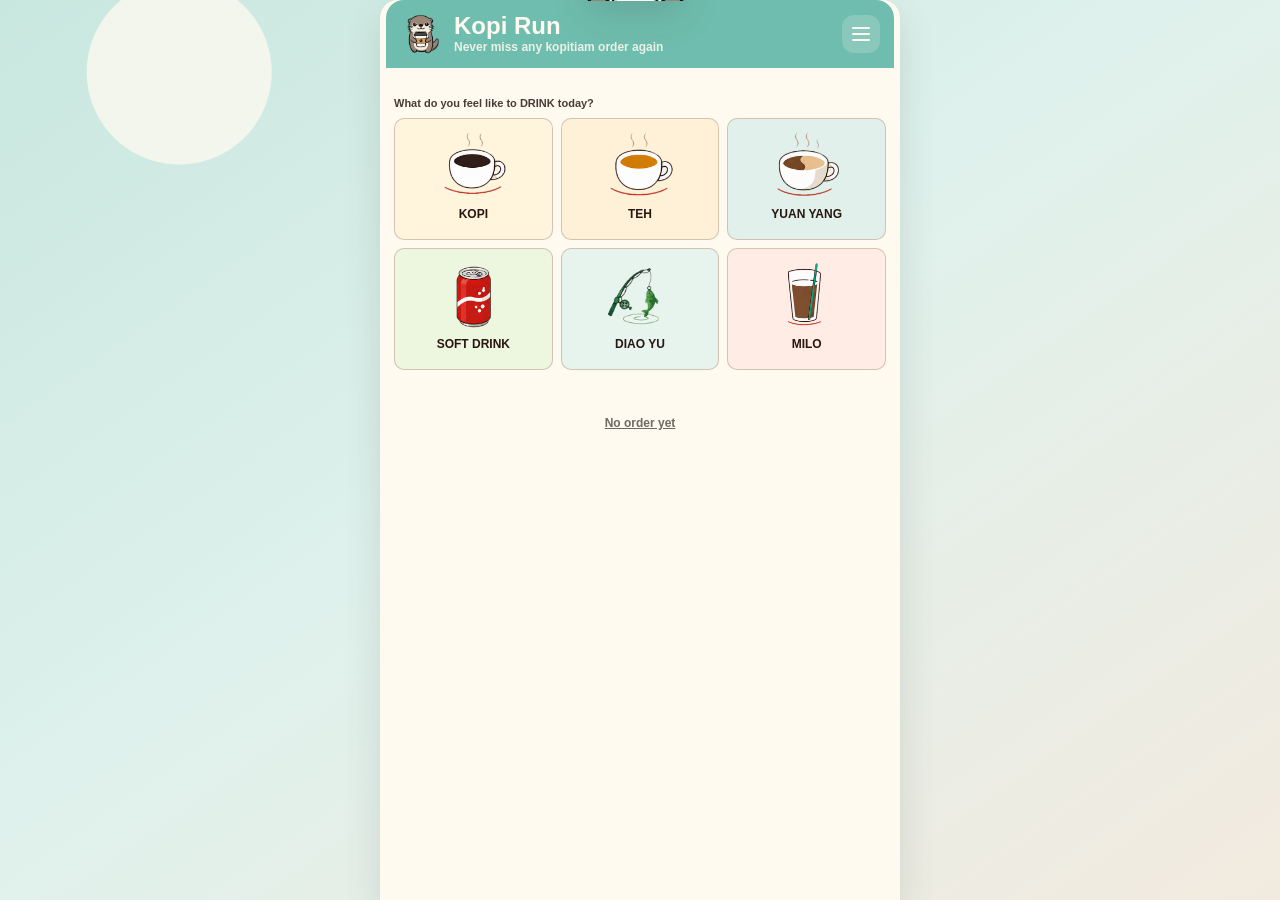
==== kopirun/index.html @ 62fde661 "add kopirun app" ====
<!DOCTYPE html>
<html lang="en">
<head>
<meta charset="UTF-8">
<meta name="viewport" content="width=device-width, initial-scale=1.0">
<title>Kopi Run</title>
<style>
:root {
--ink: #111111;
--muted: #707070;
--page: #faf7f2;
--surface: #ffffff;
--panel: #ffffff;
--line: #ebe3d8;
--line-strong: #d9cec0;
--grab: #00b14f;
--grab-dark: #009944;
--grab-soft: #e8f8ef;
--coffee: #7a4a2b;
--coffee-soft: #f7eadb;
--amber: #c78121;
--amber-soft: #fff2d8;
--cream: #d7b77a;
--cream-soft: #fff8e8;
--caramel: #b8682a;
--caramel-soft: #fff0df;
--ice: #2386b8;
--ice-soft: #e7f7ff;
--teal: #00545a;
--danger: #d6453d;
--disabled: #d8f1e3;
--shadow: 0 12px 28px rgba(0, 0, 0, .08);
}
* { box-sizing: border-box; }
body {
margin: 0;
min-height: 100vh;
font-family: Arial, Helvetica, sans-serif;
color: var(--ink);
background:
radial-gradient(circle at 18px 18px, rgba(122, 74, 43, .055) 0 2px, transparent 3px 100%),
radial-gradient(circle at 84% 12%, transparent 0 24px, rgba(122, 74, 43, .08) 25px 27px, transparent 28px),
var(--page);
background-size: 74px 74px, 100% 100%, auto;
padding: 0;
}
button, input, select { font: inherit; }
.app {
width: min(100%, 430px);
min-height: 100vh;
margin: 0 auto;
background: var(--surface);
border: 0;
border-radius: 0;
box-shadow: var(--shadow);
overflow: hidden;
}
.brand-footer {
display: grid;
gap: 5px;
padding: 18px 20px 16px;
background: #f7f1e8;
border-top: 1px solid var(--line);
}
.brand-lockup {
display: flex;
align-items: center;
gap: 4px;
}
.brand-icon {
width: 30px;
height: 26px;
flex: 0 0 auto;
display: grid;
place-items: center;
font-size: 24px;
line-height: 1;
}
h1, h2, p { margin: 0; }
h1 {
font-size: 24px;
line-height: 1.08;
color: var(--ink);
font-weight: 900;
letter-spacing: 0;
}
.brand-footer p {
color: var(--muted);
font-size: 13px;
font-weight: 700;
text-align: left;
max-width: none;
}
main {
display: grid;
gap: 0;
padding: 0;
background: var(--surface);
}
.stack { display: grid; gap: 0; }
.order-form,
.order-lists {
display: grid;
gap: 0;
}
.order-lists {
display: none;
min-height: calc(100vh - 74px);
align-content: start;
}
.order-lists .brand-footer {
grid-column: 1 / -1;
}
.app.order-list-open .order-form {
display: none;
}
.app.order-list-open .order-lists {
display: grid;
}
.app.order-list-open main {
display: block;
}
@media (max-width: 759px) {
.app.no-drink-selected .order-form {
min-height: 100vh;
align-content: center;
}
.app.no-drink-selected .drink-panel {
padding-top: 18px;
padding-bottom: 18px;
}
}
.panel {
background: var(--panel);
border: 0;
border-radius: 0;
padding: 7px 5px;
box-shadow: none;
}
.step-panel {
display: none;
animation: step-in .18s ease;
}
.step-panel.revealed {
display: block;
}
.flow-dimmed {
opacity: .5;
}
@keyframes step-in {
from { opacity: 0; transform: translateY(6px); }
to { opacity: 1; transform: translateY(0); }
}
.panel.tint {
background: #f9fcf9;
border-color: var(--line);
}
label, .label, .section-title {
display: block;
margin-bottom: 5px;
color: var(--ink);
font-size: 8px;
line-height: 1;
font-weight: 900;
text-transform: uppercase;
letter-spacing: 0;
}
.label::before,
.section-title::before,
label[for="nameInput"]::before,
label[for="softDrinkInput"]::before,
label[for="remarkInput"]::before {
content: "\2615";
display: inline-block;
width: auto;
height: auto;
margin-right: 4px;
vertical-align: -1px;
font-size: 11px;
line-height: 1;
opacity: .72;
}
.section-title::before {
font-size: 16px;
margin-right: 6px;
}
input[type="text"], select {
width: 100%;
min-height: 60px;
border: 1px solid var(--line-strong);
border-radius: 12px;
padding: 8px 14px;
background: var(--surface);
color: var(--ink);
outline: none;
font-size: 32px;
font-weight: 500;
text-align: center;
}
input[type="text"]:focus, select:focus {
border-color: var(--grab);
box-shadow: 0 0 0 3px rgba(0, 177, 79, .16);
}
input[type="text"]::placeholder {
color: rgba(17, 17, 17, .2);
opacity: 1;
}
#remarkInput {
font-size: 20px;
min-height: 30px;
}
.drink-grid {
display: grid;
grid-template-columns: repeat(3, minmax(0, 1fr));
gap: 7px;
}
.drink-card {
position: relative;
min-width: 0;
min-height: 126px;
padding: 15px 6px 12px;
border: 1px solid rgba(122, 74, 43, .08);
border-radius: 8px;
background: #f7f7f7;
color: var(--ink);
cursor: pointer;
box-shadow: 0 3px 8px rgba(38, 25, 15, .11);
transition: transform .18s ease, background .18s ease, border-color .18s ease, box-shadow .18s ease, opacity .18s ease;
}
.drink-card:nth-child(1) { --card-accent: #7a4a2b; --card-active: #ead7c1; --card-glow: rgba(122, 74, 43, .24); --card-ring: rgba(122, 74, 43, .13); background: #f8ead8; }
.drink-card:nth-child(2) { --card-accent: #d36d16; --card-active: #ffdca8; --card-glow: rgba(211, 109, 22, .24); --card-ring: rgba(211, 109, 22, .13); background: #fff0cf; }
.drink-card:nth-child(3) { --card-accent: #8b5b6a; --card-active: #e9d6df; --card-glow: rgba(139, 91, 106, .24); --card-ring: rgba(139, 91, 106, .13); background: #f4e8ee; }
.drink-card:nth-child(4) { --card-accent: #d45d78; --card-active: #f6d7e1; --card-glow: rgba(212, 93, 120, .24); --card-ring: rgba(212, 93, 120, .13); background: #ffe7ef; }
.drink-card:nth-child(5) { --card-accent: #248765; --card-active: #d0eee1; --card-glow: rgba(36, 135, 101, .24); --card-ring: rgba(36, 135, 101, .13); background: #e5f7ef; }
.drink-card:nth-child(6) { --card-accent: #4f86ad; --card-active: #d8eaf6; --card-glow: rgba(79, 134, 173, .22); --card-ring: rgba(79, 134, 173, .13); background: #edf6fb; }
.drink-card:hover {
transform: translateY(-1px);
box-shadow: 0 5px 12px rgba(38, 25, 15, .13);
}
.drink-card .drink-art {
display: block;
width: 100%;
max-width: 78px;
height: 76px;
object-fit: contain;
margin: 0 auto 12px;
pointer-events: none;
filter: drop-shadow(0 4px 6px rgba(0, 0, 0, .10));
}
.drink-card span {
display: block;
min-height: 24px;
color: var(--ink);
font-size: 12px;
line-height: 1.05;
font-weight: 900;
text-transform: uppercase;
overflow-wrap: anywhere;
}
.drink-card.active {
border-color: rgba(122, 74, 43, .18);
background: var(--card-active);
box-shadow: 0 4px 14px var(--card-glow), 0 0 0 3px var(--card-ring);
transform: translateY(-2px) scale(1.02);
z-index: 2;
}
.drink-card.active::after {
content: "\2713";
position: absolute;
top: 7px;
right: 7px;
display: grid;
place-items: center;
width: 20px;
height: 20px;
border-radius: 50%;
background: var(--card-accent);
color: #fff;
font-size: 13px;
font-weight: 900;
box-shadow: 0 2px 5px rgba(0, 0, 0, .14);
}
.drink-card.just-selected .drink-art {
animation: icon-bounce .2s ease;
}
@keyframes icon-bounce {
0% { transform: translateY(0) scale(1); }
50% { transform: translateY(-3px) scale(1.07); }
100% { transform: translateY(0) scale(1); }
}
.compact-grid {
display: grid;
grid-template-columns: repeat(3, minmax(0, 1fr));
gap: 4px;
}
.compact-grid.four { grid-template-columns: repeat(4, minmax(0, 1fr)); }
.sugar-grid { grid-template-columns: repeat(5, minmax(0, 1fr)); }
.sugar-grid .sugar[data-sugar=""] { grid-column: span 2; }
small { font-size: .5em; }
.option {
position: relative;
min-height: 42px;
height: 42px;
border: 1px solid var(--line-strong);
border-radius: 12px;
background: var(--surface);
color: var(--ink);
padding: 5px 3px;
font-size: 20px;
font-weight: 500;
cursor: pointer;
box-shadow: 0 2px 5px rgba(38, 25, 15, .06);
transition: background .15s, border-color .15s, color .15s, opacity .15s, box-shadow .15s, transform .15s;
}
.compact-grid.four .option { font-size: 20px; }
.option.active {
border-color: var(--accent-border, var(--grab));
background: var(--accent-soft, var(--grab-soft));
color: var(--accent-ink, #006b31);
box-shadow: 0 0 0 2px var(--accent-ring, rgba(0, 177, 79, .12)), 0 3px 8px rgba(38, 25, 15, .08);
transform: scale(1.02);
z-index: 2;
}
.thickness.active,
.milk.active,
.sugar.active,
.milo-thickness.active,
.milo-sugar.active {
transform: scale(1.1);
}
.drink-panel { --accent: var(--coffee); --accent-soft: var(--coffee-soft); --accent-ink: #5f351f; --accent-border: #b59279; --accent-ring: rgba(122, 74, 43, .14); }
.thickness-panel { --accent: var(--amber); --accent-soft: var(--amber-soft); --accent-ink: #80500f; --accent-border: #d9ad64; --accent-ring: rgba(199, 129, 33, .14); }
.milk-panel { --accent: var(--cream); --accent-soft: var(--cream-soft); --accent-ink: #745b25; --accent-border: #e2ca95; --accent-ring: rgba(215, 183, 122, .16); }
.sugar-panel { --accent: var(--caramel); --accent-soft: var(--caramel-soft); --accent-ink: #874a1f; --accent-border: #d19a70; --accent-ring: rgba(184, 104, 42, .14); }
.ice-panel {
background: #fff2ea;
}
.ice-panel .checkbox-row {
width: 100%;
}
.name-entry-row {
display: grid;
grid-template-columns: minmax(0, 1fr) minmax(0, 3fr);
gap: 4px;
align-items: stretch;
}
.name-entry-row .checkbox-row {
min-height: 60px;
padding: 5px 4px;
font-size: 13px;
justify-content: center;
}
.name-entry-row .checkbox-row .ice-art {
width: 22px;
height: 22px;
}
.emphasis-option {
font-weight: 900;
}
.legend-mode .milk {
font-size: 12px;
font-weight: 500;
line-height: 1.05;
}
.legend-mode .sugar:not([data-sugar=""]) {
font-size: 12px;
font-weight: 500;
line-height: 1.05;
}
.legend-mode .milo-sugar:not([data-milo-sugar=""]) {
font-size: 12px;
font-weight: 500;
line-height: 1.05;
}
.order-controls {
display: grid;
grid-template-columns: minmax(0, .9fr) minmax(0, 1.25fr);
gap: 3px;
align-items: stretch;
padding: 6px 4px;
background: #fff2ea;
}
.order-controls.step-panel {
display: none;
}
.step-panel.revealed {
display: grid;
}
.action-panel {
padding: 6px 4px;
background: #fff2ea;
}
.checkbox-row {
display: flex;
align-items: center;
gap: 4px;
min-height: 50px;
margin: 0;
padding: 5px 5px;
border: 1px solid var(--line-strong);
border-radius: 12px;
background: var(--surface);
color: var(--ink);
font-size: 13px;
font-weight: 500;
text-transform: none;
cursor: pointer;
}
.checkbox-row .ice-art {
width: 34px;
height: 30px;
object-fit: contain;
flex: 0 0 auto;
}
.checkbox-row span {
line-height: 1.05;
white-space: nowrap;
text-transform: none;
}
.checkbox-row input {
width: 18px;
height: 18px;
accent-color: var(--grab);
flex: 0 0 auto;
}
.primary {
width: 100%;
min-height: 50px;
border: 0;
border-radius: 12px;
padding: 12px 14px;
background: var(--grab);
color: #fff;
font-size: 16px;
font-weight: 500;
cursor: pointer;
box-shadow: 0 8px 18px rgba(0, 177, 79, .24);
transition: background .15s, opacity .15s, color .15s, transform .15s;
}
.checkbox-row:has(input:checked) {
border-color: #8bc8e4;
background: var(--ice-soft);
box-shadow: 0 0 0 2px rgba(35, 134, 184, .14), 0 3px 8px rgba(38, 25, 15, .08);
color: #155f83;
transform: scale(1.1);
position: relative;
z-index: 2;
}
.checkbox-row input {
accent-color: var(--ice);
}
.primary:hover { background: var(--grab-dark); }
.primary:active { transform: translateY(1px); }
.primary.submitted {
background: #12c86a;
color: #fff;
opacity: 1;
box-shadow: 0 8px 18px rgba(0, 177, 79, .28);
}
.export-strip {
display: flex;
justify-content: center;
align-items: center;
gap: 14px;
flex-wrap: wrap;
padding: 4px 4px 8px;
background: var(--surface);
}
.export-toggle,
.clear-toggle {
border: 0;
background: transparent;
color: rgba(17, 17, 17, .48);
font-size: 11px;
font-weight: 500;
text-decoration: underline;
cursor: pointer;
padding: 3px 4px;
}
.clear-toggle { color: rgba(214, 69, 61, .62); }
.history-panel {
display: grid;
gap: 12px;
}
.summary-section { background: #f2faf4; }
.checklist-section { background: #f7f8ff; }
.history-section { background: #fff9e8; }
.history-head {
display: flex;
align-items: center;
justify-content: space-between;
gap: 10px;
}
.history-head .section-title {
margin: 0;
flex: 1 1 auto;
}
.section-head {
display: flex;
align-items: center;
justify-content: space-between;
gap: 10px;
margin-bottom: 12px;
}
.section-head .section-title {
margin: 0;
min-width: 0;
}
.spotlight-toggle,
.spotlight-exit {
border: 1px solid rgba(122, 74, 43, .18);
border-radius: 999px;
background: #fff;
color: rgba(17, 17, 17, .72);
font-size: 11px;
font-weight: 500;
line-height: 1;
cursor: pointer;
white-space: nowrap;
box-shadow: 0 2px 5px rgba(38, 25, 15, .07);
}
.spotlight-toggle {
padding: 7px 9px;
}
.spotlight-exit {
display: none;
margin-bottom: 12px;
padding: 10px 12px;
background: #fff8e8;
color: #5f351f;
min-height: 38px;
align-self: start;
justify-self: start;
}
.app.spotlight-mode {
min-height: 100vh;
}
.app.spotlight-mode main {
display: block;
}
.app.spotlight-mode .stack[aria-label="Order form"],
.app.spotlight-mode #emptyState,
.app.spotlight-mode .export-strip,
.app.spotlight-mode .brand-footer {
display: none;
}
.app.spotlight-mode .spotlight-panel {
display: none !important;
}
.app.spotlight-mode[data-spotlight="summary"] #summaryCard,
.app.spotlight-mode[data-spotlight="checklist"] #checklistSection,
.app.spotlight-mode[data-spotlight="history"] #historyPanel {
display: grid !important;
min-height: 100vh;
padding: 18px 16px;
border-bottom: 0;
align-content: start;
}
.app.spotlight-mode[data-spotlight="checklist"] #checklistSection {
display: block !important;
}
.app.spotlight-mode .spotlight-exit {
display: inline-flex;
align-items: center;
justify-content: center;
justify-self: start;
}
.app.spotlight-mode .spotlight-toggle {
display: none;
}
.app.spotlight-mode .person-list,
.app.spotlight-mode .history-list {
max-height: none;
}
.app.spotlight-mode .counter-group,
.app.spotlight-mode .person-card,
.app.spotlight-mode .history-stat {
box-shadow: 0 2px 7px rgba(38, 25, 15, .08);
}
.history-total {
color: var(--muted);
font-size: 12px;
font-weight: 900;
white-space: nowrap;
}
.history-filters {
display: grid;
grid-template-columns: repeat(4, minmax(0, 1fr));
gap: 4px;
}
.history-filter {
min-height: 38px;
border: 1px solid var(--line-strong);
border-radius: 999px;
background: var(--surface);
color: var(--ink);
font-size: 12px;
font-weight: 500;
cursor: pointer;
}
.history-filter.active {
border-color: var(--grab);
background: var(--grab-soft);
color: #006b31;
}
.history-stats {
display: grid;
grid-template-columns: repeat(2, minmax(0, 1fr));
gap: 4px;
}
.history-stat {
border: 1px solid var(--line);
border-radius: 14px;
background: #fbfbfb;
padding: 8px 7px;
min-width: 0;
}
.history-stat strong {
display: block;
font-size: 20px;
line-height: 1;
font-weight: 900;
}
.history-stat span {
display: block;
margin-top: 5px;
color: var(--muted);
font-size: 11px;
font-weight: 800;
white-space: nowrap;
overflow: hidden;
text-overflow: ellipsis;
}
.history-list {
max-height: 220px;
}
.history-actions {
display: flex;
justify-content: flex-end;
}
.secondary {
min-height: 46px;
border: 0;
border-radius: 999px;
padding: 10px 16px;
background: var(--grab);
color: #fff;
font-size: 15px;
font-weight: 500;
cursor: pointer;
white-space: nowrap;
}
.view-orders {
display: flex;
gap: 12px;
align-items: center;
justify-content: center;
justify-items: center;
padding: 2px 5px 10px;
background: #fff2ea;
}
.summary-link,
.legend-link {
border: 0;
background: transparent;
color: rgba(17, 17, 17, .46);
font-size: 12px;
font-weight: 600;
text-decoration: underline;
cursor: pointer;
padding: 4px 8px;
}
.legend-link.active {
color: rgba(0, 177, 79, .92);
text-decoration-thickness: 2px;
}
.list-topbar {
display: flex;
align-items: center;
justify-content: space-between;
gap: 10px;
padding: 10px 8px;
background: #f7f1e8;
border-bottom: 1px solid var(--line);
}
.list-topbar h2 {
font-size: 18px;
font-weight: 900;
}
.back-button {
border: 1px solid rgba(17, 17, 17, .14);
border-radius: 999px;
background: #fff;
color: var(--ink);
font-size: 13px;
font-weight: 700;
padding: 9px 12px;
cursor: pointer;
}
.section-title { font-size: 18px; }
.counter-groups {
display: grid;
gap: 10px;
}
.counter-group {
border: 1px solid var(--line);
border-radius: 14px;
background: #fbfbfb;
padding: 10px 8px;
}
.counter-heading {
display: inline-block;
margin-bottom: 6px;
color: var(--grab-dark);
font-size: 13px;
font-weight: 900;
text-transform: uppercase;
letter-spacing: .02em;
}
.counter-items {
margin: 0;
padding-left: 18px;
font-size: 17px;
line-height: 1.32;
font-weight: 900;
color: var(--ink);
}
.counter-items li + li { margin-top: 4px; }
.person-list {
list-style: none;
padding: 0;
margin: 0;
display: grid;
gap: 4px;
max-height: 180px;
overflow: auto;
padding-right: 2px;
}
.person-card {
display: grid;
grid-template-columns: minmax(0, 1fr) auto;
gap: 8px;
align-items: center;
border: 1px solid var(--line);
border-radius: 14px;
padding: 9px 8px;
background: #fbfbfb;
}
.drink-name {
font-size: 15px;
font-weight: 900;
white-space: nowrap;
overflow: hidden;
text-overflow: ellipsis;
}
.meta {
margin-top: 3px;
color: var(--muted);
font-size: 12px;
font-weight: 700;
white-space: nowrap;
overflow: hidden;
text-overflow: ellipsis;
}
.remove {
border: 0;
background: transparent;
color: var(--danger);
font-size: 18px;
line-height: 1;
font-weight: 900;
cursor: pointer;
padding: 6px 2px;
min-width: 28px;
}
.empty {
color: var(--muted);
font-size: 13px;
font-weight: 800;
text-align: center;
padding: 18px 10px;
}
.hidden { display: none !important; }
@media (min-width: 760px) {
.app { width: min(100%, 760px); }
main { grid-template-columns: 1fr; }
.order-lists { grid-template-columns: minmax(0, 1fr) minmax(0, 1fr); }
.order-lists .list-topbar,
.order-lists #emptyState,
.order-lists .export-strip,
.order-lists #historyPanel,
.order-lists .brand-footer { grid-column: 1 / -1; }
.order-controls { grid-column: 1; }
.drink-card { min-height: 108px; }
.drink-card .drink-art { max-width: 86px; height: 84px; }
.drink-card span { font-size: 13px; }
}
@media (max-width: 360px) {
h1 { font-size: 22px; }
.brand-footer p { font-size: 12px; }
main { padding: 0; gap: 0; }
.panel { padding: 6px 4px; }
.order-controls { padding: 6px 4px; gap: 3px; }
.drink-grid { gap: 5px; }
input[type="text"], select { min-height: 54px; font-size: 28px; }
.drink-card { min-height: 108px; padding: 12px 4px 9px; }
.drink-card span { font-size: 10px; }
.drink-card .drink-art { height: 66px; max-width: 68px; margin-bottom: 10px; }
.option { min-height: 38px; font-size: 16px; }
.compact-grid.four .option { font-size: 16px; padding-inline: 2px; }
.history-stats { grid-template-columns: 1fr; }
.checkbox-row { font-size: 13px; }
.primary { font-size: 16px; }
}

/* Polished kopitiam theme inspired by the supplied colour mockup. */
:root {
--ink: #2f1a13;
--muted: #8b7565;
--page: #f8efe1;
--surface: #fffaf1;
--panel: rgba(255, 250, 241, .94);
--line: #ead9c6;
--line-strong: #dfbea2;
--grab: #2f9b91;
--grab-dark: #197a72;
--grab-soft: #d7eee8;
--coffee: #5a2d1f;
--coffee-soft: #fff2dc;
--amber: #ef7b32;
--amber-soft: #fff0d4;
--cream: #b99962;
--cream-soft: #fff7e8;
--caramel: #c56b38;
--caramel-soft: #ffe4dc;
--ice: #72c9d5;
--ice-soft: #e8f6f4;
--teal: #71c6b6;
--danger: #d85c47;
--shadow: 0 18px 48px rgba(91, 48, 28, .16);
}
body {
background:
radial-gradient(circle at 12% 8%, #efb06c 0 2px, transparent 3px),
radial-gradient(circle at 88% 15%, #7eb9a2 0 2px, transparent 3px),
radial-gradient(circle at 18% 45%, #e09b42 0 2px, transparent 3px),
radial-gradient(circle at 82% 55%, #d57a48 0 2px, transparent 3px),
linear-gradient(140deg, #fffaf1 0%, #f7ecd9 48%, #f3e7d3 100%);
background-size: 92px 92px, 80px 80px, 72px 72px, 86px 86px, auto;
}
.app {
position: relative;
width: min(100%, 484px);
background: var(--surface);
border: 1px solid rgba(223, 190, 162, .76);
box-shadow: var(--shadow);
}
.app::before,
.app::after {
content: "";
position: absolute;
z-index: 0;
pointer-events: none;
}
.app::before {
top: -26px;
left: -20px;
width: 128px;
height: 76px;
border-radius: 0 0 38px 0;
background: #ec9168;
}
.app::after {
right: -38px;
bottom: -28px;
width: 154px;
height: 128px;
border-radius: 64px 0 0 0;
background: #71c6b6;
box-shadow: -390px 28px 0 -42px #f5bd65, 18px -28px 0 -72px #ec9168;
}
main {
position: relative;
z-index: 1;
background: transparent;
}
.order-form,
.order-lists {
position: relative;
padding: 46px 22px 0;
gap: 11px;
}
.order-form::before {
content: "";
position: absolute;
top: 24px;
right: 18px;
width: 72px;
height: 54px;
background:
linear-gradient(35deg, transparent 48%, #f5a736 49% 64%, transparent 65%),
linear-gradient(35deg, transparent 33%, #f5a736 34% 49%, transparent 50%),
linear-gradient(35deg, transparent 17%, #f5a736 18% 33%, transparent 34%),
#79c9bf;
border-radius: 38px 0 0 34px;
opacity: .95;
pointer-events: none;
transform: rotate(18deg);
}
.panel {
position: relative;
background: var(--panel);
border: 1px solid rgba(223, 190, 162, .44);
border-radius: 14px;
padding: 11px 0;
box-shadow: none;
}
.drink-panel,
#modifiersSection,
#nameSection,
.order-controls,
.action-panel,
.view-orders {
border: 0;
background: transparent;
padding-left: 0;
padding-right: 0;
}
label, .label, .section-title {
margin-bottom: 9px;
font-size: 12px;
line-height: 1.1;
color: #2d1d17;
letter-spacing: 0;
}
.label::before,
.section-title::before,
label[for="nameInput"]::before,
label[for="softDrinkInput"]::before,
label[for="remarkInput"]::before {
content: "";
display: none;
}
input[type="text"], select {
min-height: 64px;
border: 1px solid #d8a77e;
border-radius: 15px;
background: rgba(255, 253, 247, .92);
color: #3b2016;
font-size: 30px;
font-weight: 900;
box-shadow: inset 0 1px 0 rgba(255, 255, 255, .75), 0 4px 10px rgba(91, 48, 28, .05);
}
input[type="text"]:focus, select:focus {
border-color: var(--grab);
box-shadow: 0 0 0 4px rgba(47, 155, 145, .16);
}
input[type="text"]::placeholder {
color: rgba(47, 26, 19, .34);
}
.drink-grid {
gap: 13px;
}
.drink-card {
min-height: 132px;
padding: 13px 8px 12px;
border: 1px solid rgba(224, 196, 158, .42);
border-radius: 13px;
box-shadow: 0 8px 18px rgba(91, 48, 28, .08), inset 0 1px 0 rgba(255, 255, 255, .62);
}
.drink-card::before {
content: "";
position: absolute;
top: 16px;
left: 17px;
width: 6px;
height: 6px;
border-radius: 50%;
background: var(--card-accent);
opacity: .58;
}
.drink-card:nth-child(1) { --card-accent: #d89a25; --card-active: #fff1cf; --card-glow: rgba(216, 154, 37, .22); --card-ring: rgba(216, 154, 37, .15); background: #fff4dc; }
.drink-card:nth-child(2) { --card-accent: #ef7b32; --card-active: #ffe7c2; --card-glow: rgba(239, 123, 50, .24); --card-ring: rgba(239, 123, 50, .16); background: #fff1d7; }
.drink-card:nth-child(3) { --card-accent: #6cae9e; --card-active: #d7eee8; --card-glow: rgba(108, 174, 158, .24); --card-ring: rgba(108, 174, 158, .18); background: #e1f0eb; }
.drink-card:nth-child(4) { --card-accent: #8ab36c; --card-active: #e8f3de; --card-glow: rgba(138, 179, 108, .22); --card-ring: rgba(138, 179, 108, .16); background: #edf6df; }
.drink-card:nth-child(5) { --card-accent: #2f9b91; --card-active: #d7eee8; --card-glow: rgba(47, 155, 145, .24); --card-ring: rgba(47, 155, 145, .16); background: #e7f3ed; }
.drink-card:nth-child(6) { --card-accent: #ef7b32; --card-active: #ffe4dc; --card-glow: rgba(239, 123, 50, .2); --card-ring: rgba(239, 123, 50, .14); background: #ffece4; }
.drink-card:hover {
transform: translateY(-2px);
box-shadow: 0 12px 24px rgba(91, 48, 28, .13);
}
.drink-card .drink-art {
max-width: 84px;
height: 78px;
margin-bottom: 9px;
filter: drop-shadow(0 8px 8px rgba(91, 48, 28, .18));
}
.drink-card span {
min-height: 24px;
font-size: 14px;
line-height: 1.05;
color: #281711;
}
.drink-card.active {
border-color: rgba(47, 155, 145, .38);
box-shadow: 0 10px 24px var(--card-glow), 0 0 0 3px var(--card-ring);
}
.option {
height: 41px;
min-height: 41px;
border-color: rgba(223, 190, 162, .72);
border-radius: 13px;
background: rgba(255, 250, 241, .9);
font-size: 14px;
font-weight: 900;
box-shadow: 0 4px 10px rgba(91, 48, 28, .06);
}
.compact-grid,
.history-filters,
.history-stats {
gap: 13px;
}
.option.active {
background: var(--grab);
border-color: var(--grab);
color: #fff;
box-shadow: 0 9px 18px rgba(47, 155, 145, .24);
}
.thickness.active,
.milk.active,
.sugar.active,
.checkbox-row:has(input:checked) {
transform: none;
}
.name-entry-row {
grid-template-columns: minmax(0, .92fr) minmax(0, 2.08fr);
gap: 13px;
}
.checkbox-row {
min-height: 50px;
gap: 8px;
border-color: rgba(223, 190, 162, .72);
border-radius: 13px;
background: rgba(255, 250, 241, .9);
font-size: 15px;
font-weight: 900;
box-shadow: 0 4px 10px rgba(91, 48, 28, .06);
}
.checkbox-row .ice-art {
width: 32px;
height: 30px;
filter: drop-shadow(0 3px 4px rgba(55, 137, 153, .18));
}
.primary,
.secondary {
border-radius: 13px;
background: linear-gradient(180deg, #ff9745 0%, #ef6f28 100%);
font-size: 18px;
font-weight: 900;
box-shadow: 0 12px 20px rgba(239, 111, 40, .25);
}
.primary:hover,
.secondary:hover {
background: linear-gradient(180deg, #ff8c38 0%, #df5d1d 100%);
}
.primary.submitted {
background: var(--grab);
box-shadow: 0 10px 20px rgba(47, 155, 145, .26);
}
.summary-link,
.legend-link,
.export-toggle,
.clear-toggle {
color: rgba(47, 26, 19, .58);
font-weight: 800;
}
.legend-link.active {
color: var(--grab-dark);
}
.brand-footer {
position: relative;
z-index: 1;
justify-items: center;
gap: 2px;
margin-top: 18px;
padding: 18px 20px 18px;
background: transparent;
border-top: 0;
}
.brand-footer::before {
content: "";
position: absolute;
inset: 0;
z-index: -1;
background:
radial-gradient(circle at 0 100%, #f5bd65 0 64px, transparent 65px),
radial-gradient(circle at 100% 100%, #71c6b6 0 78px, transparent 79px);
}
.brand-lockup {
justify-content: center;
gap: 8px;
}
.brand-icon {
width: 38px;
height: 34px;
font-size: 31px;
}
h1 {
font-family: Georgia, "Times New Roman", serif;
font-size: 38px;
font-style: italic;
line-height: 1;
color: #3b2016;
}
.brand-footer p {
font-size: 13px;
font-style: italic;
font-weight: 700;
color: #4e372b;
text-align: center;
}
.list-topbar,
.summary-section,
.checklist-section,
.history-section,
.history-stat,
.counter-group,
.person-card,
.empty {
background: rgba(255, 250, 241, .9);
border-color: rgba(223, 190, 162, .58);
}
.counter-heading {
color: var(--grab-dark);
}
.history-filter.active {
border-color: var(--grab);
background: var(--grab);
color: #fff;
}
@media (min-width: 760px) {
.app { width: min(100%, 760px); }
.order-form,
.order-lists { padding-inline: 28px; }
.drink-card { min-height: 132px; }
.drink-card .drink-art { max-width: 94px; height: 86px; }
}
@media (max-width: 360px) {
.order-form,
.order-lists { padding: 42px 16px 0; }
.drink-grid,
.compact-grid,
.name-entry-row { gap: 9px; }
.drink-card { min-height: 118px; }
.drink-card span { font-size: 12px; }
.drink-card .drink-art { height: 66px; max-width: 70px; }
.option { font-size: 12px; padding-inline: 2px; }
h1 { font-size: 32px; }
}

/* Professional alignment pass inspired by compact food-ordering apps. */
:root {
--ink: #251f1c;
--muted: #756b63;
--page: #d8eee8;
--surface: #fffaf0;
--panel: #fffaf0;
--line: #dfd2c2;
--line-strong: #c9b6a5;
--grab: #6fbdae;
--grab-dark: #3b9488;
--grab-soft: #e4f4f0;
--coffee: #8d7665;
--coffee-soft: #f2e8dc;
--amber: #b77b32;
--amber-soft: #f8ead3;
--cream: #ccb99f;
--cream-soft: #f6efe6;
--caramel: #b07b45;
--caramel-soft: #f4e5d2;
--shadow: 0 16px 36px rgba(64, 82, 76, .16);
}
body {
background:
radial-gradient(circle at 14% 8%, rgba(255, 250, 240, .74) 0 92px, transparent 93px),
linear-gradient(145deg, #c8e7df 0%, #dff1ec 46%, #f2eadf 100%);
}
.app {
width: min(100%, 430px);
border: 0;
border-radius: 18px 18px 0 0;
background: var(--surface);
box-shadow: var(--shadow);
overflow: hidden;
}
.app::before,
.app::after,
.order-form::before {
display: none;
}
.order-form,
.order-lists {
padding: 14px 8px 0;
gap: 12px;
}
.app-brand {
position: relative;
display: flex;
align-items: center;
gap: 10px;
margin: -14px -8px 0;
padding: 12px 14px;
border: 0;
border-radius: 18px 18px 0 0;
background: var(--grab);
}
.app-logo {
width: 44px;
height: 44px;
border-radius: 0;
object-fit: contain;
box-shadow: none;
}
.app-brand-text {
min-width: 0;
flex: 1 1 auto;
display: grid;
gap: 2px;
}
.app-brand-title {
color: #fffaf0;
font-size: 24px;
line-height: 1;
font-weight: 900;
}
.app-brand-subtitle {
color: rgba(255, 250, 240, .86);
font-size: 12px;
line-height: 1.25;
font-weight: 700;
}
.brand-menu-button {
flex: 0 0 auto;
display: grid;
place-items: center;
width: 38px;
height: 38px;
border: 0;
border-radius: 12px;
background: rgba(255, 250, 240, .18);
color: #fffaf0;
cursor: pointer;
}
.brand-menu-icon {
position: relative;
display: block;
width: 18px;
height: 14px;
}
.brand-menu-icon::before,
.brand-menu-icon::after,
.brand-menu-icon span {
content: "";
position: absolute;
left: 0;
width: 18px;
height: 2px;
border-radius: 99px;
background: currentColor;
}
.brand-menu-icon::before { top: 0; }
.brand-menu-icon span { top: 6px; }
.brand-menu-icon::after { bottom: 0; }
.brand-menu {
position: absolute;
top: calc(100% + 8px);
right: 8px;
z-index: 10;
display: grid;
min-width: 210px;
padding: 6px;
border: 1px solid rgba(37, 31, 28, .1);
border-radius: 14px;
background: #fffaf0;
box-shadow: 0 18px 34px rgba(37, 31, 28, .18);
}
.brand-menu[hidden] {
display: none;
}
.brand-menu-item {
min-height: 42px;
border: 0;
border-radius: 10px;
background: transparent;
color: var(--ink);
font-size: 14px;
font-weight: 800;
text-align: left;
padding: 9px 11px;
cursor: pointer;
}
.brand-menu-item:hover,
.brand-menu-item:focus-visible {
background: var(--grab-soft);
outline: none;
}
.panel {
border: 1px solid var(--line);
border-radius: 12px;
background: var(--panel);
padding: 12px;
box-shadow: none;
}
.drink-panel,
#modifiersSection,
#nameSection,
.action-panel,
.view-orders {
border: 0;
background: transparent;
padding: 0;
}
.drink-panel {
margin-top: -1px;
padding-top: 14px;
border-radius: 18px 18px 0 0;
background: var(--surface);
}
.app.no-drink-selected .order-form {
align-content: center;
}
.app.no-drink-selected .drink-panel {
padding-top: 18px;
padding-bottom: 18px;
}
.app.no-drink-selected .order-form::before {
content: "";
position: absolute;
inset: 0;
display: block;
background:
radial-gradient(circle at 18px 18px, rgba(111, 189, 174, .16) 0 2px, transparent 3px),
radial-gradient(circle at 54px 50px, rgba(176, 123, 69, .12) 0 2px, transparent 3px),
linear-gradient(135deg, transparent 0 42%, rgba(111, 189, 174, .07) 43% 45%, transparent 46% 100%);
background-size: 72px 72px, 72px 72px, 96px 96px;
opacity: .9;
pointer-events: none;
}
.app.no-drink-selected .app-brand::before {
content: "";
position: absolute;
left: 50%;
bottom: calc(100% - 1px);
width: 176px;
height: 104px;
transform: translateX(-50%);
background: url("assets/kopi-run-logo.png") center top / 176px 176px no-repeat;
filter: drop-shadow(0 12px 18px rgba(37, 31, 28, .14));
pointer-events: none;
}
.app.no-drink-selected .app-brand,
.app.no-drink-selected .drink-panel,
.app.no-drink-selected .view-orders {
position: relative;
z-index: 2;
}
.app.no-drink-selected .app-brand {
z-index: 20;
}
.app.no-drink-selected .brand-menu {
z-index: 30;
}
.step-panel.revealed {
display: block;
}
label,
.label,
.section-title {
margin: 0 0 8px;
color: #463b35;
font-size: 11px;
line-height: 1.15;
font-weight: 800;
text-transform: none;
}
.section-title {
font-size: 15px;
}
input[type="text"],
select {
min-height: 54px;
border: 1px solid var(--line-strong);
border-radius: 12px;
background: #fffdf6;
padding: 8px 12px;
color: var(--ink);
font-size: 24px;
font-weight: 800;
box-shadow: none;
}
#remarkInput {
min-height: 46px;
font-size: 18px;
}
input[type="text"]::placeholder {
color: rgba(43, 33, 29, .34);
}
input[type="text"]:focus,
select:focus {
border-color: var(--grab);
box-shadow: 0 0 0 3px rgba(104, 185, 168, .2);
}
.drink-grid,
.compact-grid,
.name-entry-row,
.history-filters,
.history-stats {
gap: 8px;
}
.drink-card {
min-height: 116px;
border: 1px solid rgba(201, 182, 165, .78);
border-radius: 10px;
background: #fffaf0;
padding: 10px 6px 9px;
box-shadow: none;
}
.drink-card::before {
display: none;
}
.drink-card:hover {
transform: translateY(-1px);
box-shadow: 0 6px 16px rgba(60, 43, 32, .09);
}
.drink-card .drink-art {
height: 68px;
max-width: 72px;
margin-bottom: 7px;
filter: none;
}
.drink-card span {
min-height: 22px;
font-size: 12px;
line-height: 1.15;
font-weight: 800;
text-align: center;
}
.drink-card.active {
border-color: var(--grab);
background: var(--grab-soft);
box-shadow: inset 0 0 0 1px rgba(111, 189, 174, .36);
transform: none;
}
.drink-card.active::after {
top: 6px;
right: 6px;
width: 20px;
height: 20px;
background: var(--grab);
box-shadow: none;
}
.option {
height: 44px;
min-height: 44px;
border: 1px solid var(--line-strong);
border-radius: 10px;
background: #fffdf6;
padding: 6px 8px;
font-size: 14px;
font-weight: 800;
box-shadow: none;
}
.option.active {
border-color: var(--grab);
background: var(--grab);
color: #fff;
box-shadow: none;
transform: none;
}
.thickness.active,
.milk.active,
.sugar.active,
.milo-thickness.active,
.milo-sugar.active,
.checkbox-row:has(input:checked) {
transform: none;
}
.order-controls {
grid-template-columns: minmax(0, .9fr) minmax(0, 1.5fr);
gap: 8px;
padding: 0;
background: transparent;
}
.checkbox-row {
min-height: 54px;
border: 1px solid var(--line-strong);
border-radius: 12px;
background: #fffdf6;
padding: 8px 10px;
gap: 8px;
font-size: 13px;
font-weight: 800;
box-shadow: none;
}
.checkbox-row:has(input:checked) {
border-color: var(--grab);
background: var(--grab-soft);
box-shadow: inset 0 0 0 1px rgba(104, 185, 168, .18);
color: #26695f;
}
.checkbox-row .ice-art {
width: 24px;
height: 24px;
filter: none;
}
.name-entry-row {
grid-template-columns: minmax(104px, .9fr) minmax(0, 1.9fr);
}
.primary,
.secondary {
min-height: 54px;
border-radius: 10px;
background: var(--grab);
font-size: 15px;
font-weight: 800;
box-shadow: none;
}
.primary:hover,
.secondary:hover {
background: var(--grab-dark);
}
.view-orders {
gap: 12px;
padding: 0 0 8px;
}
.summary-link,
.legend-link,
.export-toggle,
.clear-toggle {
font-size: 12px;
font-weight: 700;
color: #6f6964;
}
.list-topbar {
padding: 12px 8px;
background: var(--grab);
border-bottom: 0;
color: #fff;
}
.list-topbar h2 {
font-size: 17px;
}
.back-button {
border: 0;
background: rgba(255, 255, 255, .22);
color: #fff;
box-shadow: none;
}
.summary-section,
.checklist-section,
.history-section,
.empty {
border-radius: 0;
border-width: 0 0 1px;
background: #fffaf0;
}
.section-head {
margin-bottom: 8px;
}
.counter-groups,
.person-list {
gap: 0;
}
.counter-group,
.person-card,
.history-stat {
border-width: 0 0 1px;
border-radius: 0;
background: #fffaf0;
padding: 11px 0;
box-shadow: none;
}
.counter-heading {
margin-bottom: 7px;
color: #3b9488;
font-size: 12px;
}
.counter-items {
padding-left: 18px;
font-size: 17px;
line-height: 1.45;
}
.drink-name {
font-size: 15px;
line-height: 1.25;
}
.meta {
font-size: 12px;
line-height: 1.35;
}
.brand-footer {
padding: 14px 18px 16px;
background: linear-gradient(180deg, #fffaf0 0%, #eef7f4 100%);
border-top: 1px solid var(--line);
}
.brand-footer::before {
display: none;
}
.brand-lockup {
justify-content: center;
gap: 8px;
}
.brand-logo {
width: 34px;
height: 34px;
border-radius: 0;
object-fit: contain;
}
.brand-footer h1 {
font-size: 22px;
font-style: normal;
}
.brand-footer p {
font-size: 12px;
font-style: normal;
color: var(--muted);
}
@media (min-width: 760px) {
.app { width: min(100%, 520px); }
.order-form,
.order-lists { padding-inline: 14px; }
.drink-card { min-height: 118px; }
.drink-card .drink-art { height: 72px; max-width: 78px; }
}
@media (max-width: 360px) {
.order-form,
.order-lists { padding: 12px 6px 0; }
.app-brand { margin: -12px -6px 0; padding: 10px 12px; }
.drink-panel { padding-top: 12px; border-radius: 16px 16px 0 0; }
.app-logo { width: 40px; height: 40px; border-radius: 0; }
.app-brand-title { font-size: 22px; }
.app-brand-subtitle { font-size: 11px; }
.drink-grid,
.compact-grid,
.name-entry-row { gap: 6px; }
.drink-card { min-height: 106px; }
.drink-card .drink-art { height: 58px; max-width: 62px; }
.drink-card span { font-size: 11px; }
.option { font-size: 12px; padding-inline: 4px; }
input[type="text"],
select { font-size: 22px; }
}
</style>
</head>
<body>
<div class="app">
<main>
<section class="order-form" aria-label="Order form">
<header class="app-brand" aria-label="Kopi Run">
<img class="app-logo" src="assets/kopi-run-logo.png" alt="Kopi Run logo">
<div class="app-brand-text">
<div class="app-brand-title">Kopi Run</div>
<div class="app-brand-subtitle">Never miss any kopitiam order again</div>
</div>
<button id="brandMenuBtn" class="brand-menu-button" type="button" aria-label="Open navigation menu" aria-expanded="false" aria-controls="brandMenu">
<span class="brand-menu-icon" aria-hidden="true"><span></span></span>
</button>
<div id="brandMenu" class="brand-menu" hidden>
<button class="brand-menu-item" type="button" data-brand-nav="summary">Summary</button>
<button class="brand-menu-item" type="button" data-brand-nav="counter">Counter Order List</button>
<button class="brand-menu-item" type="button" data-brand-nav="checklist">Who Ordered What</button>
<button class="brand-menu-item" type="button" data-brand-nav="history">History</button>
</div>
</header>
<div class="panel drink-panel">
<div class="label">What do you feel like to DRINK today?</div>
<div class="drink-grid">
<button class="drink-card base" data-base="Kopi" aria-label="Kopi">
<img class="drink-art" src="assets/drink-icons/kopi.png" alt="" aria-hidden="true">
<span>Kopi</span>
</button>
<button class="drink-card base" data-base="Teh" aria-label="Teh">
<img class="drink-art" src="assets/drink-icons/teh.png" alt="" aria-hidden="true">
<span>Teh</span>
</button>
<button class="drink-card base" data-base="Yuan Yang" aria-label="Yuan Yang">
<img class="drink-art" src="assets/drink-icons/yuan-yang.png" alt="" aria-hidden="true">
<span>Yuan Yang</span>
</button>
<button class="drink-card base" data-base="Soft Drink" aria-label="Soft Drink">
<img class="drink-art" src="assets/drink-icons/soft-drink.png" alt="" aria-hidden="true">
<span>Soft Drink</span>
</button>
<button class="drink-card base" data-base="Diao Yu" aria-label="Diao Yu">
<img class="drink-art" src="assets/drink-icons/diao-yu.png" alt="" aria-hidden="true">
<span>Diao Yu</span>
</button>
<button class="drink-card base" data-base="Milo" aria-label="Milo">
<img class="drink-art" src="assets/drink-icons/milo.png" alt="" aria-hidden="true">
<span>Milo</span>
</button>
</div>
</div>
<div id="softDrinkSection" class="panel tint step-panel">
<label for="softDrinkInput">Soft Drink Type</label>
<input id="softDrinkInput" type="text" list="softDrinkOptions" placeholder="Coke, Sprite, Michael Jackson" autocomplete="off">
<datalist id="softDrinkOptions">
<option value="Coke"></option>
<option value="Coke Zero"></option>
<option value="Sprite"></option>
<option value="100 Plus"></option>
<option value="Michael Jackson"></option>
<option value="Green Tea"></option>
<option value="Mineral Water"></option>
<option value="Soya Bean"></option>
</datalist>
</div>
<div id="miloThicknessSection" class="panel thickness-panel step-panel">
<div class="label">Concentration</div>
<div class="compact-grid">
<button class="option milo-thickness" data-milo-thickness="Gao">Gao</button>
<button class="option milo-thickness" data-milo-thickness="">Regular</button>
</div>
</div>
<div id="miloSugarSection" class="panel sugar-panel step-panel">
<div class="label">Sugar Level</div>
<div class="compact-grid">
<button class="option milo-sugar" data-milo-sugar="Kosong">Kosong</button>
<button class="option milo-sugar" data-milo-sugar="">Regular</button>
</div>
</div>
<div id="remarkSection" class="panel tint step-panel">
<label for="remarkInput">Remarks</label>
<input id="remarkInput" type="text" placeholder="e.g., less sweet, packet" autocomplete="off">
</div>
<div id="modifiersSection" class="stack">
<div id="thicknessSection" class="panel thickness-panel step-panel">
<div class="label">Concentration</div>
<div class="compact-grid">
<button class="option thickness" data-thickness="Po">Po</button>
<button class="option thickness" data-thickness="">Regular</button>
<button class="option thickness" data-thickness="Gao">Gao</button>
</div>
</div>
<div id="milkSection" class="panel milk-panel step-panel">
<div class="label">Milk Type</div>
<div class="compact-grid">
<button class="option milk emphasis-option" data-milk="O">O</button>
<button class="option milk" data-milk="">Regular</button>
<button class="option milk emphasis-option" data-milk="C">C</button>
</div>
</div>
<div id="sugarSection" class="panel sugar-panel step-panel">
<div class="label">Sugar Level</div>
<div class="compact-grid sugar-grid">
<button class="option sugar" data-sugar="Kosong">Kosong</button>
<button class="option sugar" data-sugar="Siew-Dai">Siew-Dai</button>
<button class="option sugar" data-sugar="">Regular</button>
<button class="option sugar" data-sugar="Gah-Dai">Gah-Dai</button>
</div>
</div>
</div>
<div id="nameSection" class="panel step-panel">
<label for="nameInput">Name</label>
<div class="name-entry-row">
<label class="checkbox-row" for="iceCheck">
<input id="iceCheck" type="checkbox">
<img class="ice-art" src="assets/drink-icons/iced.png" alt="" aria-hidden="true">
<span>Peng</span>
</label>
<input id="nameInput" type="text" placeholder="e.g., Mark Gor" autocomplete="off">
</div>
</div>
<div id="actionSection" class="action-panel step-panel">
<button id="addOrderBtn" class="primary">Add to Order List</button>
</div>
<div class="view-orders">
<button id="legendBtn" class="legend-link" type="button">Translation On</button>
<button id="viewOrderListBtn" class="summary-link" type="button">No order yet</button>
</div>
</section>
<section class="order-lists" aria-label="Order lists">
<div class="list-topbar">
<h2>Summary</h2>
<button id="backToOrderBtn" class="back-button" type="button">Add order!</button>
</div>
<div id="summaryCard" class="panel tint summary-section spotlight-panel hidden">
<button class="spotlight-exit" type="button">Full view</button>
<div class="section-head">
<h2 class="section-title">Counter Order List</h2>
<button class="spotlight-toggle" type="button" data-spotlight-target="summary">Focus</button>
</div>
<div id="summaryList" class="counter-groups"></div>
</div>
<div id="checklistSection" class="panel checklist-section spotlight-panel hidden">
<button class="spotlight-exit" type="button">Full view</button>
<div class="section-head">
<h2 class="section-title">Who Ordered What</h2>
<button class="spotlight-toggle" type="button" data-spotlight-target="checklist">Focus</button>
</div>
<ul id="checklist" class="person-list"></ul>
</div>
<div id="emptyState" class="panel empty">No orders yet.</div>
<div class="export-strip">
<button id="historyToggle" class="export-toggle" type="button" aria-expanded="false">history</button><button id="clearListBtn" class="clear-toggle" type="button">clear list</button>
</div>
<div id="historyPanel" class="panel tint history-panel history-section hidden">
<button class="spotlight-exit" type="button">Full view</button>
<div class="history-head">
<h2 class="section-title">History</h2>
<span id="historyTotal" class="history-total"></span>
<button class="spotlight-toggle" type="button" data-spotlight-target="history">Focus</button>
</div>
<div class="history-filters" aria-label="History period">
<button class="history-filter active" type="button" data-history-period="today">Today</button>
<button class="history-filter" type="button" data-history-period="week">Week</button>
<button class="history-filter" type="button" data-history-period="month">Month</button>
<button class="history-filter" type="button" data-history-period="all">All</button>
</div>
<div id="historyStats" class="history-stats"></div>
<ul id="historyList" class="person-list history-list"></ul>
<div class="history-actions">
<button id="exportHistoryBtn" class="secondary" type="button">Download History</button>
</div>
</div>
<footer class="brand-footer">
<div class="brand-lockup"><img class="brand-logo" src="assets/kopi-run-logo.png" alt="" aria-hidden="true"><h1>Kopi Run</h1></div>
<p>Never miss any kopitiam order again</p>
</footer>
</section>
</main>
</div>
<script>
const storageKey = 'kopiRunOrders';
const historyStorageKey = 'kopiRunOrderHistory';
let orders = JSON.parse(localStorage.getItem(storageKey) || '[]');
let orderHistory = JSON.parse(localStorage.getItem(historyStorageKey) || '[]');
const state = { base: null, thickness: null, milk: null, sugar: null, historyPeriod: 'today' };
if (!orderHistory.length && orders.length) {
orderHistory = [...orders];
localStorage.setItem(historyStorageKey, JSON.stringify(orderHistory));
}
const nameInput = document.getElementById('nameInput');
const softDrinkInput = document.getElementById('softDrinkInput');
const softDrinkSection = document.getElementById('softDrinkSection');
const remarkInput = document.getElementById('remarkInput');
const remarkSection = document.getElementById('remarkSection');
const miloThicknessSection = document.getElementById('miloThicknessSection');
const miloSugarSection = document.getElementById('miloSugarSection');
const modifiersSection = document.getElementById('modifiersSection');
const drinkPanel = document.querySelector('.drink-panel');
const thicknessSection = document.getElementById('thicknessSection');
const milkSection = document.getElementById('milkSection');
const sugarSection = document.getElementById('sugarSection');
const nameSection = document.getElementById('nameSection');
const actionSection = document.getElementById('actionSection');
const iceCheck = document.getElementById('iceCheck');
const addOrderBtn = document.getElementById('addOrderBtn');
const legendBtn = document.getElementById('legendBtn');
const viewOrderListBtn = document.getElementById('viewOrderListBtn');
const brandMenuBtn = document.getElementById('brandMenuBtn');
const brandMenu = document.getElementById('brandMenu');
const appRoot = document.querySelector('.app');
let addFeedbackTimer;
let translationAutoOffTimer;
function saveOrders() {
localStorage.setItem(storageKey, JSON.stringify(orders));
}
function saveHistory() {
localStorage.setItem(historyStorageKey, JSON.stringify(orderHistory));
}
function markFormChanged() {
clearTimeout(addFeedbackTimer);
addOrderBtn.classList.remove('submitted');
addOrderBtn.textContent = 'Add to Order List';
if (state.base === 'Soft Drink') {
if (softDrinkInput.value.trim()) {
revealStep(nameSection);
} else {
hideStep(nameSection);
}
}
if (canAddCurrentOrder()) {
revealStep(actionSection);
} else {
hideStep(actionSection);
}
updateLegendVisibility();
updateFlowDimming();
}
function updateLegendVisibility() {
const canUseLegend = Boolean(state.base);
legendBtn.classList.toggle('hidden', !canUseLegend);
appRoot.classList.toggle('no-drink-selected', !canUseLegend);
if (!canUseLegend) setLegendMode(false);
}
function updateSummaryLink() {
const oneHourAgo = Date.now() - 60 * 60 * 1000;
const hasRecentOrder = orders.some(order => {
const created = Date.parse(order.createdAt || '');
return Number.isFinite(created) && created >= oneHourAgo;
});
viewOrderListBtn.textContent = hasRecentOrder ? 'Summary' : 'No order yet';
}
function setDimmed(section, shouldDim) {
if (section) section.classList.toggle('flow-dimmed', shouldDim);
}
function updateFlowDimming() {
setDimmed(drinkPanel, Boolean(state.base));
setDimmed(softDrinkSection, state.base === 'Soft Drink' && Boolean(softDrinkInput.value.trim()));
setDimmed(miloThicknessSection, isMiloDrink() && state.thickness !== null);
setDimmed(miloSugarSection, isMiloDrink() && state.sugar !== null);
setDimmed(remarkSection, isDiaoYuDrink() || (isMiloDrink() && Boolean(nameInput.value.trim())));
setDimmed(thicknessSection, isStandardDrink() && state.thickness !== null);
setDimmed(milkSection, isStandardDrink() && state.milk !== null);
setDimmed(sugarSection, isStandardDrink() && state.sugar !== null);
setDimmed(nameSection, canAddCurrentOrder());
}
function isRemarkDrink() {
return state.base === 'Milo' || state.base === 'Diao Yu';
}
function isMiloDrink() {
return state.base === 'Milo';
}
function isDiaoYuDrink() {
return state.base === 'Diao Yu';
}
function isStandardDrink() {
return state.base && state.base !== 'Soft Drink' && !isRemarkDrink();
}
function canAddCurrentOrder() {
if (!state.base || !nameInput.value.trim()) return false;
if (state.base === 'Soft Drink') return Boolean(softDrinkInput.value.trim());
if (isMiloDrink()) return state.thickness !== null && state.sugar !== null;
if (isDiaoYuDrink()) return true;
return state.thickness !== null && state.milk !== null && state.sugar !== null;
}
function revealStep(section) {
section.classList.add('revealed');
section.classList.remove('hidden');
section.scrollIntoView({ behavior: 'smooth', block: 'nearest' });
}
function hideStep(section) {
section.classList.remove('revealed');
section.classList.add('hidden');
}
function resetButtons(groupClass) {
document.querySelectorAll(`.${groupClass}`).forEach(button => button.classList.remove('active', 'just-selected'));
}
const legendLabels = [
['.thickness[data-thickness="Po"]', 'Thin'],
['.thickness[data-thickness="Gao"]', 'Thick'],
['.milo-thickness[data-milo-thickness="Gao"]', 'Thick'],
['.milk[data-milk="O"]', '🚫No Milk'],
['.milk[data-milk=""]', 'Condensed Milk'],
['.milk[data-milk="C"]', 'Evaporated Milk'],
['.sugar[data-sugar="Kosong"]', '🚫No Sweet'],
['.milo-sugar[data-milo-sugar="Kosong"]', '🚫No Sweet'],
['.sugar[data-sugar="Siew-Dai"]', 'Less Sweet'],
['.sugar[data-sugar="Gah-Dai"]', 'More Sweet'],
['.checkbox-row[for="iceCheck"] span', 'Iced']
].map(([selector, legend]) => ({ selector, legend }));
function setLegendMode(showLegend) {
clearTimeout(translationAutoOffTimer);
legendBtn.classList.toggle('active', showLegend);
legendBtn.textContent = showLegend ? 'Translation Off' : 'Translation On';
appRoot.classList.toggle('legend-mode', showLegend);
legendLabels.forEach(({ selector, legend }) => {
const element = document.querySelector(selector);
if (!element) return;
if (!element.dataset.originalLabel) element.dataset.originalLabel = element.innerHTML;
element.innerHTML = showLegend ? legend : element.dataset.originalLabel;
});
if (showLegend) {
translationAutoOffTimer = setTimeout(() => setLegendMode(false), 3000);
}
}
function setActiveButton(groupClass, clickedButton) {
document.querySelectorAll(`.${groupClass}`).forEach(button => button.classList.remove('active', 'just-selected'));
clickedButton.classList.add('active');
if (clickedButton.classList.contains('drink-card')) {
clickedButton.classList.add('just-selected');
setTimeout(() => clickedButton.classList.remove('just-selected'), 220);
}
}
function enterSpotlight(target) {
if (target === 'history') {
document.getElementById('historyPanel').classList.remove('hidden');
renderHistory();
}
appRoot.classList.add('spotlight-mode');
appRoot.dataset.spotlight = target;
window.scrollTo({ top: 0, behavior: 'smooth' });
}
function exitSpotlight() {
appRoot.classList.remove('spotlight-mode');
delete appRoot.dataset.spotlight;
}
function setBrandMenuOpen(isOpen) {
brandMenu.hidden = !isOpen;
brandMenuBtn.setAttribute('aria-expanded', String(isOpen));
}
function openOrderListView() {
appRoot.classList.add('order-list-open');
exitSpotlight();
render();
window.scrollTo({ top: 0, behavior: 'smooth' });
}
function openBrandNav(target) {
setBrandMenuOpen(false);
if (target === 'summary') {
openOrderListView();
return;
}
appRoot.classList.add('order-list-open');
render();
if (target === 'history') {
document.getElementById('historyPanel').classList.remove('hidden');
renderHistory();
enterSpotlight('history');
return;
}
enterSpotlight(target === 'counter' ? 'summary' : 'checklist');
}
function setBase(button) {
state.base = button.dataset.base;
state.thickness = null;
state.milk = null;
state.sugar = null;
setActiveButton('base', button);
resetButtons('thickness');
resetButtons('milk');
resetButtons('sugar');
nameInput.value = '';
softDrinkInput.value = '';
remarkInput.value = '';
hideStep(softDrinkSection);
hideStep(remarkSection);
hideStep(miloThicknessSection);
hideStep(miloSugarSection);
hideStep(thicknessSection);
hideStep(milkSection);
hideStep(sugarSection);
hideStep(nameSection);
hideStep(actionSection);
if (state.base === 'Soft Drink') {
modifiersSection.classList.add('hidden');
revealStep(softDrinkSection);
} else if (isRemarkDrink()) {
modifiersSection.classList.add('hidden');
remarkInput.placeholder = state.base === 'Diao Yu' ? 'e.g., warm water, super hot' : 'e.g., Milo Dinosaur';
if (isMiloDrink()) {
revealStep(miloThicknessSection);
} else {
revealStep(remarkSection);
revealStep(nameSection);
requestAnimationFrame(() => nameInput.focus());
}
} else {
modifiersSection.classList.remove('hidden');
revealStep(thicknessSection);
}
markFormChanged();
}
function resetOrderForm() {
state.base = null;
state.thickness = null;
state.milk = null;
state.sugar = null;
nameInput.value = '';
softDrinkInput.value = '';
remarkInput.value = '';
iceCheck.checked = false;
hideStep(softDrinkSection);
hideStep(remarkSection);
hideStep(miloThicknessSection);
hideStep(miloSugarSection);
modifiersSection.classList.remove('hidden');
resetButtons('base');
resetButtons('thickness');
resetButtons('milk');
resetButtons('sugar');
resetButtons('milo-thickness');
resetButtons('milo-sugar');
hideStep(thicknessSection);
hideStep(milkSection);
hideStep(sugarSection);
hideStep(nameSection);
hideStep(actionSection);
updateFlowDimming();
}
function getKopitiamName(item) {
const parts = [item.softDrink || item.base];
if (item.milk) parts.push(item.milk);
if (item.thickness) parts.push(item.thickness);
if (item.sugar) parts.push(item.sugar);
if ((item.base === 'Milo' || item.base === 'Diao Yu') && item.remark) parts.push(item.remark);
if (item.isIce) parts.push('Peng');
return parts.join(' ');
}
function getDrinkCountKey(drink) {
return drink.trim()
.replace(/\s+/g, ' ')
.replace(/\b(dino|dinosaur|dinasour)\b/gi, 'dinosaur')
.toLocaleLowerCase('en-SG');
}
function getDrinkCountLabel(drink) {
return drink.trim()
.replace(/\s+/g, ' ')
.replace(/\b(dino|dinosaur|dinasour)\b/gi, 'Dinosaur');
}
function preferredDrinkLabel(currentLabel, nextLabel) {
const currentUppercase = (currentLabel.match(/[A-Z]/g) || []).length;
const nextUppercase = (nextLabel.match(/[A-Z]/g) || []).length;
return nextUppercase > currentUppercase ? nextLabel : currentLabel;
}
function addOrder() {
const owner = nameInput.value.trim();
if (!canAddCurrentOrder()) return;
if (!owner) {
nameInput.focus();
return;
}
const isSoftDrink = state.base === 'Soft Drink';
const hasRemark = isRemarkDrink();
const hasStandardModifiers = isStandardDrink() || isMiloDrink();
const order = {
id: `${Date.now()}-${Math.random()}`,
createdAt: new Date().toISOString(),
owner,
base: state.base,
thickness: hasStandardModifiers ? state.thickness : '',
milk: isStandardDrink() ? state.milk : '',
sugar: hasStandardModifiers ? state.sugar : '',
softDrink: isSoftDrink ? softDrinkInput.value.trim() : '',
remark: hasRemark ? remarkInput.value.trim() : '',
isIce: iceCheck.checked
};
orders.push(order);
orderHistory.push(order);
saveOrders();
saveHistory();
resetOrderForm();
updateLegendVisibility();
window.scrollTo({ top: 0, behavior: 'smooth' });
addOrderBtn.classList.add('submitted');
addOrderBtn.textContent = 'Added';
clearTimeout(addFeedbackTimer);
addFeedbackTimer = setTimeout(() => {
addOrderBtn.classList.remove('submitted');
addOrderBtn.textContent = 'Add to Order List';
}, 800);
render();
}
function clearOrders() {
if (!orders.length) return;
if (!confirm('Clear current order list? History will be kept.')) return;
orders = [];
saveOrders();
render();
}
function deleteOrder(id) {
orders = orders.filter(order => order.id !== id);
saveOrders();
render();
}
function csvCell(value) {
return `"${String(value ?? '').replace(/"/g, '""')}"`;
}
function startOfWeek(date) {
const start = new Date(date);
const day = start.getDay() || 7;
start.setHours(0, 0, 0, 0);
start.setDate(start.getDate() - day + 1);
return start;
}
function getHistoryRows(period = state.historyPeriod) {
const now = new Date();
const todayStart = new Date(now.getFullYear(), now.getMonth(), now.getDate());
const monthStart = new Date(now.getFullYear(), now.getMonth(), 1);
const weekStart = startOfWeek(now);
return orderHistory.filter(order => {
const created = new Date(order.createdAt || Date.now());
if (period === 'all') return true;
if (period === 'month') return created >= monthStart;
if (period === 'today') return created >= todayStart;
return created >= weekStart;
});
}
function downloadCsv(rows, fileStem) {
const lines = [['Date', 'Time', 'Name', 'Drink', 'Base', 'Soft Drink Type', 'Remark', 'Iced'].map(csvCell).join(',')];
rows.forEach(order => {
const created = new Date(order.createdAt || Date.now());
lines.push([
created.toLocaleDateString('en-SG'),
created.toLocaleTimeString('en-SG', { hour: '2-digit', minute: '2-digit' }),
order.owner,
getKopitiamName(order),
order.base,
order.softDrink || '',
order.remark || '',
order.isIce ? 'Yes' : 'No'
].map(csvCell).join(','));
});
const blob = new Blob([lines.join('\n')], { type: 'text/csv;charset=utf-8;' });
const url = URL.createObjectURL(blob);
const link = document.createElement('a');
link.href = url;
link.download = `${fileStem}-${new Date().toISOString().slice(0, 10)}.csv`;
document.body.appendChild(link);
link.click();
link.remove();
URL.revokeObjectURL(url);
}
function exportHistory() {
const rows = getHistoryRows();
if (!rows.length) {
alert('No history found to export.');
return;
}
downloadCsv(rows, `kopi-run-history-${state.historyPeriod}`);
}
function render() {
const summaryCard = document.getElementById('summaryCard');
const summaryList = document.getElementById('summaryList');
const checklistSection = document.getElementById('checklistSection');
const checklist = document.getElementById('checklist');
const emptyState = document.getElementById('emptyState');
updateSummaryLink();
renderHistory();
if (!orders.length) {
summaryCard.classList.add('hidden');
checklistSection.classList.add('hidden');
emptyState.classList.remove('hidden');
return;
}
emptyState.classList.add('hidden');
summaryCard.classList.remove('hidden');
checklistSection.classList.remove('hidden');
const groupLabels = {
Kopi: 'Kopi',
Teh: 'Teh',
Milo: 'Milo',
'Yuan Yang': 'Yuan Yang',
'Diao Yu': 'Diao Yu',
'Soft Drink': 'Soft Drinks'
};
const groupOrder = ['Kopi', 'Teh', 'Yuan Yang', 'Milo', 'Diao Yu', 'Soft Drink'];
const groupedCounts = {};
orders.forEach(order => {
const group = groupOrder.includes(order.base) ? order.base : 'Soft Drink';
const drink = getKopitiamName(order);
const drinkKey = getDrinkCountKey(drink);
const drinkLabel = getDrinkCountLabel(drink);
groupedCounts[group] = groupedCounts[group] || {};
if (!groupedCounts[group][drinkKey]) {
groupedCounts[group][drinkKey] = { drink: drinkLabel, quantity: 0 };
}
groupedCounts[group][drinkKey].drink = preferredDrinkLabel(groupedCounts[group][drinkKey].drink, drinkLabel);
groupedCounts[group][drinkKey].quantity += 1;
});
summaryList.innerHTML = groupOrder
.filter(group => groupedCounts[group])
.map(group => {
const items = Object.values(groupedCounts[group])
.sort((a, b) => a.drink.localeCompare(b.drink))
.map(({ drink, quantity }) => `<li>${quantity}x&nbsp;&nbsp;${drink}</li>`)
.join('');
return `<section class="counter-group"><div class="counter-heading">${groupLabels[group]}</div><ul class="counter-items">${items}</ul></section>`;
})
.join('');
checklist.innerHTML = orders.map(order => {
const created = new Date(order.createdAt || Date.now()).toLocaleString('en-SG', {
day: '2-digit', month: 'short', hour: '2-digit', minute: '2-digit'
});
const remark = order.remark ? ' | ' + order.remark : '';
return `
<li class="person-card">
<div>
<div class="drink-name">${getKopitiamName(order)}</div>
<div class="meta">For: ${order.owner} | ${created}${remark}</div>
</div>
<button class="remove" data-delete="${order.id}" aria-label="Remove order">❌</button>
</li>
`;
}).join('');
}
function renderHistory() {
const historyPanel = document.getElementById('historyPanel');
const historyTotal = document.getElementById('historyTotal');
const historyStats = document.getElementById('historyStats');
const historyList = document.getElementById('historyList');
const rows = getHistoryRows();
const people = new Set(rows.map(order => order.owner)).size;
const drinkCounts = {};
rows.forEach(order => {
const drink = getKopitiamName(order);
const drinkKey = getDrinkCountKey(drink);
const drinkLabel = getDrinkCountLabel(drink);
if (!drinkCounts[drinkKey]) {
drinkCounts[drinkKey] = { drink: drinkLabel, quantity: 0 };
}
drinkCounts[drinkKey].drink = preferredDrinkLabel(drinkCounts[drinkKey].drink, drinkLabel);
drinkCounts[drinkKey].quantity += 1;
});
const topDrink = Object.values(drinkCounts).sort((a, b) => b.quantity - a.quantity || a.drink.localeCompare(b.drink))[0];
const periodLabel = state.historyPeriod === 'all'
? 'all time'
: state.historyPeriod === 'today'
? 'today'
: `this ${state.historyPeriod}`;
historyTotal.textContent = `${orderHistory.length} saved`;
historyStats.innerHTML = [
[rows.length, `orders ${periodLabel}`],
[people, `people ${periodLabel}`],
[topDrink ? topDrink.quantity : 0, topDrink ? topDrink.drink : 'top drink'],
[Object.keys(drinkCounts).length, 'drink types']
].map(([value, label]) => `<div class="history-stat"><strong>${value}</strong><span>${label}</span></div>`).join('');
historyList.innerHTML = rows.slice().reverse().slice(0, 30).map(order => {
const created = new Date(order.createdAt || Date.now()).toLocaleString('en-SG', {
day: '2-digit', month: 'short', hour: '2-digit', minute: '2-digit'
});
const remark = order.remark ? ' | ' + order.remark : '';
return `
<li class="person-card">
<div>
<div class="drink-name">${getKopitiamName(order)}</div>
<div class="meta">For: ${order.owner} | ${created}${remark}</div>
</div>
</li>
`;
}).join('') || '<li class="empty">No history yet.</li>';
document.getElementById('historyToggle').setAttribute('aria-expanded', String(!historyPanel.classList.contains('hidden')));
}
document.querySelectorAll('.base').forEach(button => button.addEventListener('click', () => setBase(button)));
document.querySelectorAll('.thickness').forEach(button => button.addEventListener('click', () => {
state.thickness = button.dataset.thickness;
setActiveButton('thickness', button);
revealStep(milkSection);
hideStep(sugarSection);
hideStep(nameSection);
hideStep(actionSection);
state.milk = null;
state.sugar = null;
resetButtons('milk');
resetButtons('sugar');
nameInput.value = '';
markFormChanged();
}));
document.querySelectorAll('.milk').forEach(button => button.addEventListener('click', () => {
state.milk = button.dataset.milk;
setActiveButton('milk', button);
revealStep(sugarSection);
hideStep(nameSection);
hideStep(actionSection);
state.sugar = null;
resetButtons('sugar');
nameInput.value = '';
markFormChanged();
}));
document.querySelectorAll('.sugar').forEach(button => button.addEventListener('click', () => {
state.sugar = button.dataset.sugar;
setActiveButton('sugar', button);
revealStep(nameSection);
requestAnimationFrame(() => nameInput.focus());
markFormChanged();
}));
document.querySelectorAll('.milo-thickness').forEach(button => button.addEventListener('click', () => {
state.thickness = button.dataset.miloThickness;
state.sugar = null;
setActiveButton('milo-thickness', button);
resetButtons('milo-sugar');
revealStep(miloSugarSection);
hideStep(remarkSection);
hideStep(nameSection);
hideStep(actionSection);
nameInput.value = '';
markFormChanged();
}));
document.querySelectorAll('.milo-sugar').forEach(button => button.addEventListener('click', () => {
state.sugar = button.dataset.miloSugar;
setActiveButton('milo-sugar', button);
revealStep(remarkSection);
revealStep(nameSection);
requestAnimationFrame(() => nameInput.focus());
markFormChanged();
}));
nameInput.addEventListener('input', markFormChanged);
nameInput.addEventListener('keydown', event => {
if (event.key === 'Enter') {
event.preventDefault();
addOrder();
}
});
softDrinkInput.addEventListener('input', markFormChanged);
remarkInput.addEventListener('input', markFormChanged);
iceCheck.addEventListener('change', markFormChanged);
addOrderBtn.addEventListener('click', addOrder);
legendBtn.addEventListener('click', () => {
setLegendMode(!legendBtn.classList.contains('active'));
});
document.getElementById('historyToggle').addEventListener('click', () => {
const historyPanel = document.getElementById('historyPanel');
historyPanel.classList.toggle('hidden');
renderHistory();
if (!historyPanel.classList.contains('hidden')) {
historyPanel.scrollIntoView({ behavior: 'smooth', block: 'end' });
}
});
document.querySelectorAll('.history-filter').forEach(button => button.addEventListener('click', () => {
state.historyPeriod = button.dataset.historyPeriod;
setActiveButton('history-filter', button);
renderHistory();
}));
document.getElementById('exportHistoryBtn').addEventListener('click', exportHistory);
document.getElementById('clearListBtn').addEventListener('click', clearOrders);
document.getElementById('viewOrderListBtn').addEventListener('click', openOrderListView);
document.getElementById('backToOrderBtn').addEventListener('click', () => {
appRoot.classList.remove('order-list-open');
exitSpotlight();
window.scrollTo({ top: 0, behavior: 'smooth' });
});
brandMenuBtn.addEventListener('click', event => {
event.stopPropagation();
setBrandMenuOpen(brandMenu.hidden);
});
brandMenu.addEventListener('click', event => {
const button = event.target.closest('[data-brand-nav]');
if (button) openBrandNav(button.dataset.brandNav);
});
document.addEventListener('click', event => {
if (!brandMenu.hidden && !event.target.closest('.app-brand')) setBrandMenuOpen(false);
});
document.addEventListener('keydown', event => {
if (event.key === 'Escape') setBrandMenuOpen(false);
});
document.querySelectorAll('[data-spotlight-target]').forEach(button => {
button.addEventListener('click', () => enterSpotlight(button.dataset.spotlightTarget));
});
document.querySelectorAll('.spotlight-exit').forEach(button => {
button.addEventListener('click', exitSpotlight);
});
document.getElementById('checklist').addEventListener('click', event => {
const button = event.target.closest('[data-delete]');
if (button) deleteOrder(button.dataset.delete);
});
updateLegendVisibility();
updateFlowDimming();
render();
</script>
</body>
</html>
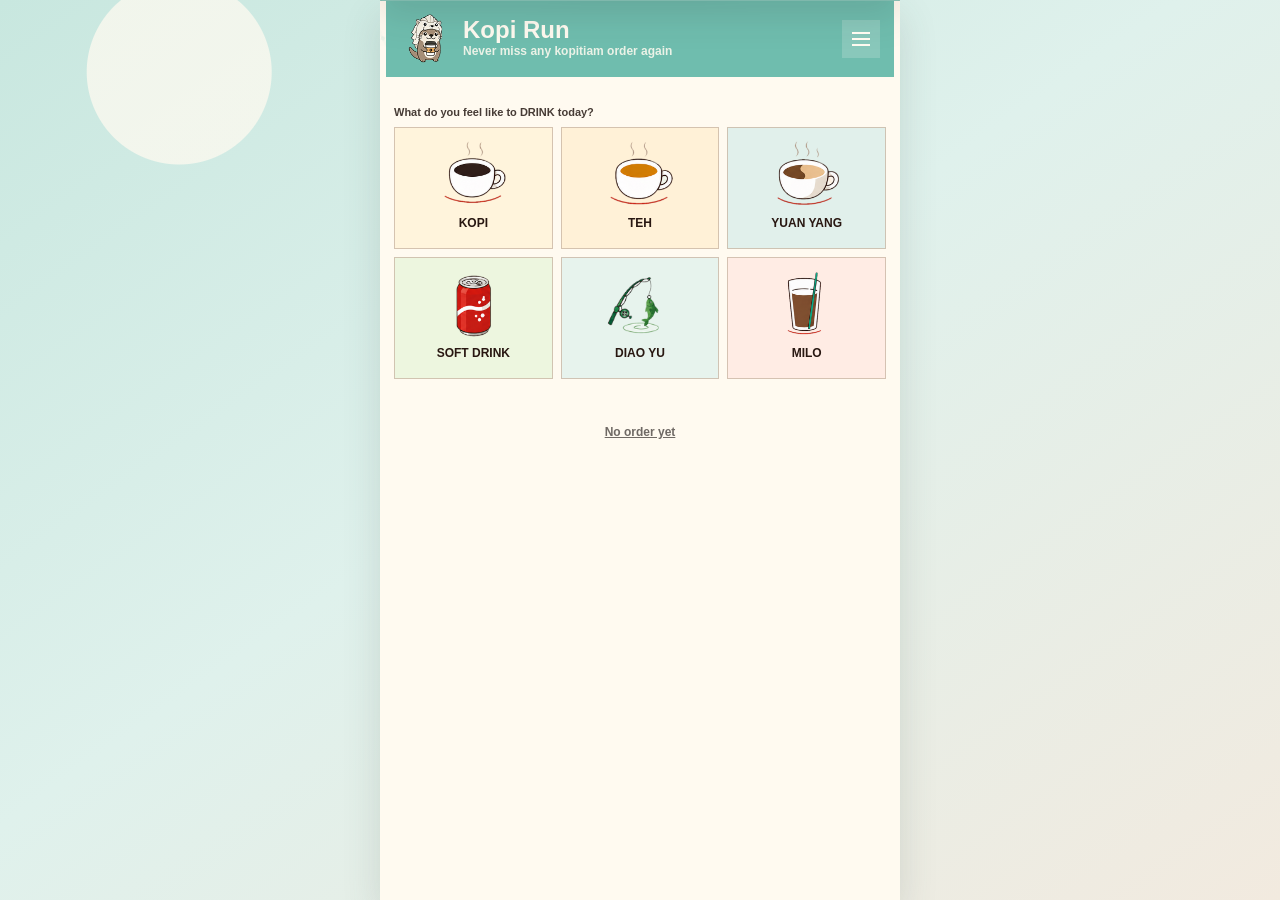
==== commit cd4a647a: "update central mascot" ====
--- a/kopirun/index.html
+++ b/kopirun/index.html
@@ -1215,8 +1215,8 @@
 background: var(--grab);
 }
 .app-logo {
-width: 44px;
-height: 44px;
+width: 53px;
+height: 53px;
 border-radius: 0;
 object-fit: contain;
 box-shadow: none;
@@ -1339,11 +1339,11 @@
 inset: 0;
 display: block;
 background:
-radial-gradient(circle at 18px 18px, rgba(111, 189, 174, .16) 0 2px, transparent 3px),
-radial-gradient(circle at 54px 50px, rgba(176, 123, 69, .12) 0 2px, transparent 3px),
-linear-gradient(135deg, transparent 0 42%, rgba(111, 189, 174, .07) 43% 45%, transparent 46% 100%);
-background-size: 72px 72px, 72px 72px, 96px 96px;
-opacity: .9;
+radial-gradient(circle at 8px 8px, rgba(111, 189, 174, .13) 0 2px, transparent 2.5px),
+radial-gradient(circle at 28px 28px, rgba(176, 123, 69, .10) 0 1.5px, transparent 2px),
+linear-gradient(45deg, transparent 0 47%, rgba(111, 189, 174, .06) 48% 52%, transparent 53% 100%);
+background-size: 40px 40px, 40px 40px, 40px 40px;
+opacity: .72;
 pointer-events: none;
 }
 .app.no-drink-selected .app-brand::before {
@@ -1351,10 +1351,10 @@
 position: absolute;
 left: 50%;
 bottom: calc(100% - 1px);
-width: 176px;
-height: 104px;
+width: min(100vw, 430px);
+height: 218px;
 transform: translateX(-50%);
-background: url("assets/kopi-run-logo.png") center top / 176px 176px no-repeat;
+background: url("assets/otter-merlion-table.png") center bottom / contain no-repeat;
 filter: drop-shadow(0 12px 18px rgba(37, 31, 28, .14));
 pointer-events: none;
 }
@@ -1611,8 +1611,8 @@
 gap: 8px;
 }
 .brand-logo {
-width: 34px;
-height: 34px;
+width: 41px;
+height: 41px;
 border-radius: 0;
 object-fit: contain;
 }
@@ -1629,6 +1629,10 @@
 .app { width: min(100%, 520px); }
 .order-form,
 .order-lists { padding-inline: 14px; }
+.app.no-drink-selected .app-brand::before {
+width: 520px;
+height: 264px;
+}
 .drink-card { min-height: 118px; }
 .drink-card .drink-art { height: 72px; max-width: 78px; }
 }
@@ -1637,7 +1641,7 @@
 .order-lists { padding: 12px 6px 0; }
 .app-brand { margin: -12px -6px 0; padding: 10px 12px; }
 .drink-panel { padding-top: 12px; border-radius: 16px 16px 0 0; }
-.app-logo { width: 40px; height: 40px; border-radius: 0; }
+.app-logo { width: 48px; height: 48px; border-radius: 0; }
 .app-brand-title { font-size: 22px; }
 .app-brand-subtitle { font-size: 11px; }
 .drink-grid,
@@ -1650,6 +1654,11 @@
 input[type="text"],
 select { font-size: 22px; }
 }
+*,
+*::before,
+*::after {
+border-radius: 0 !important;
+}
 </style>
 </head>
 <body>
@@ -1657,7 +1666,7 @@
 <main>
 <section class="order-form" aria-label="Order form">
 <header class="app-brand" aria-label="Kopi Run">
-<img class="app-logo" src="assets/kopi-run-logo.png" alt="Kopi Run logo">
+<img class="app-logo" src="assets/otter merlion.png" alt="Kopi Run logo">
 <div class="app-brand-text">
 <div class="app-brand-title">Kopi Run</div>
 <div class="app-brand-subtitle">Never miss any kopitiam order again</div>
@@ -1824,7 +1833,7 @@
 </div>
 </div>
 <footer class="brand-footer">
-<div class="brand-lockup"><img class="brand-logo" src="assets/kopi-run-logo.png" alt="" aria-hidden="true"><h1>Kopi Run</h1></div>
+<div class="brand-lockup"><img class="brand-logo" src="assets/otter merlion.png" alt="" aria-hidden="true"><h1>Kopi Run</h1></div>
 <p>Never miss any kopitiam order again</p>
 </footer>
 </section>
